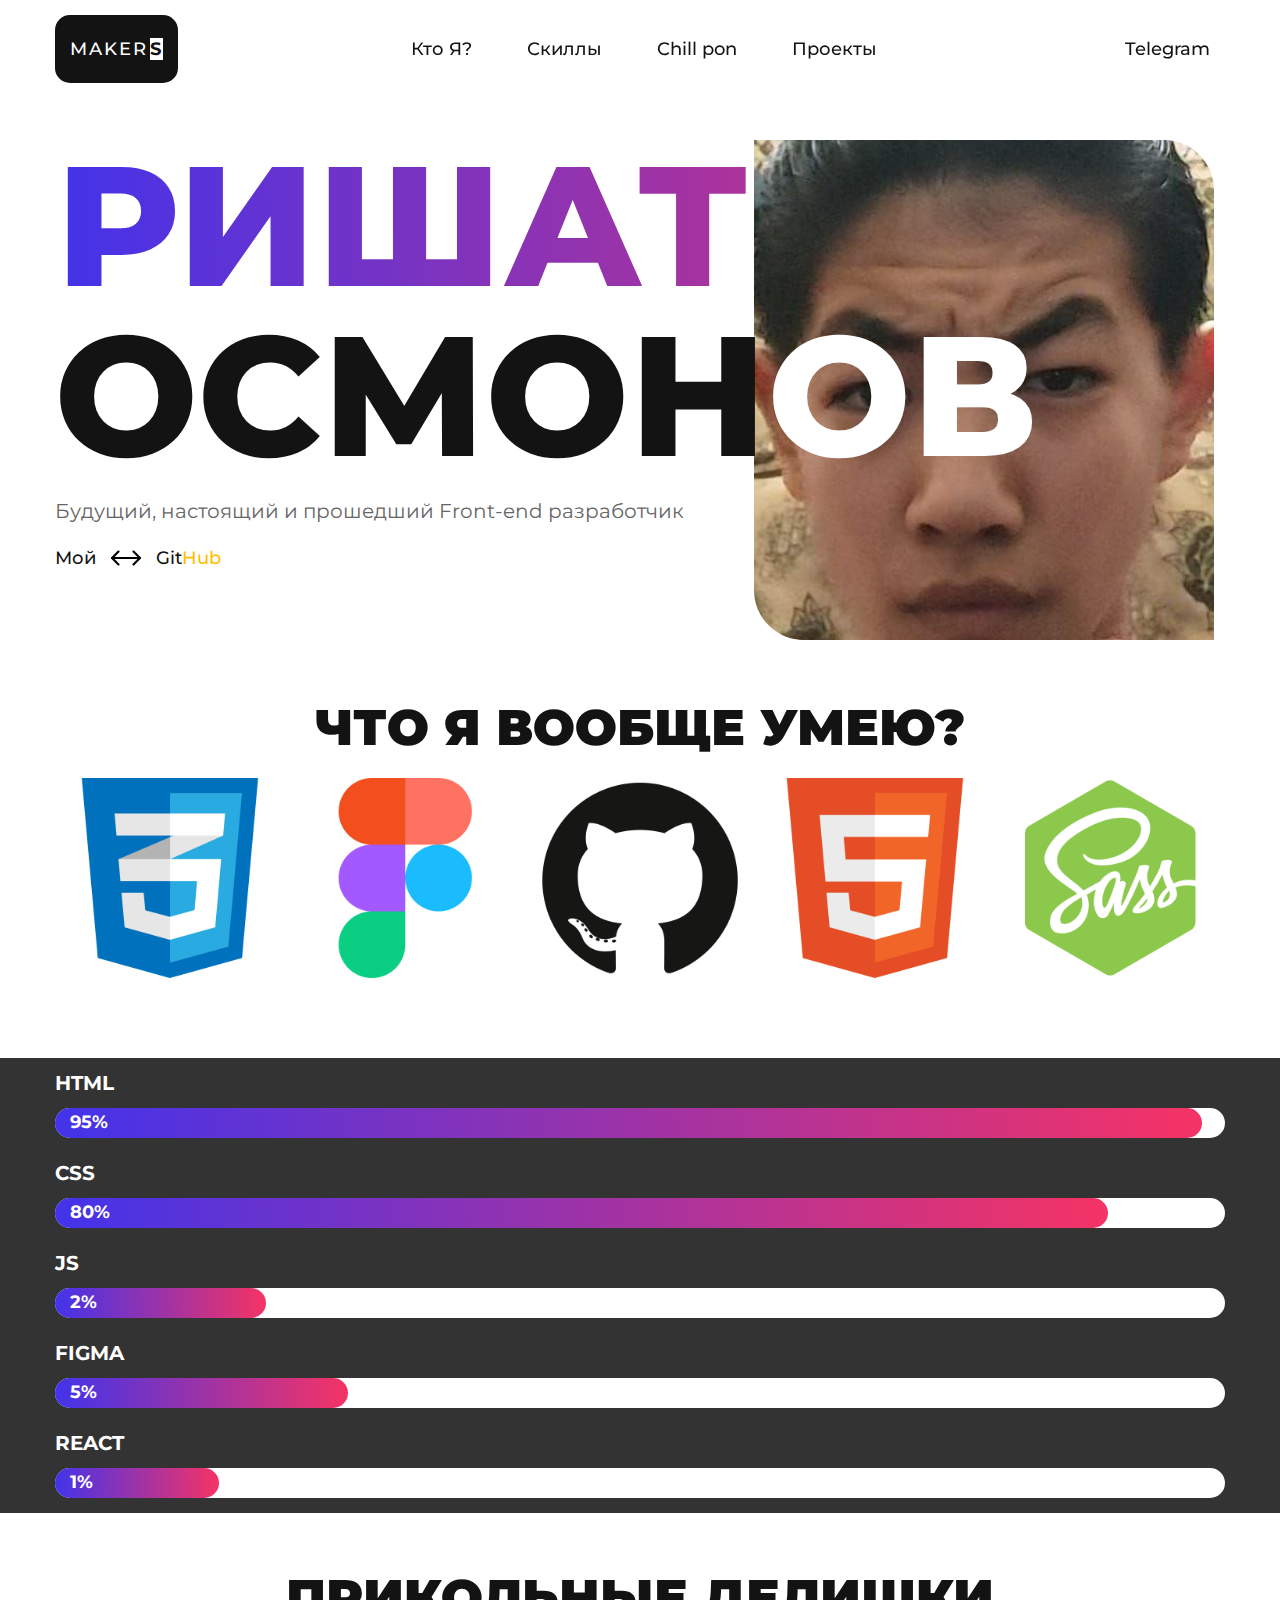
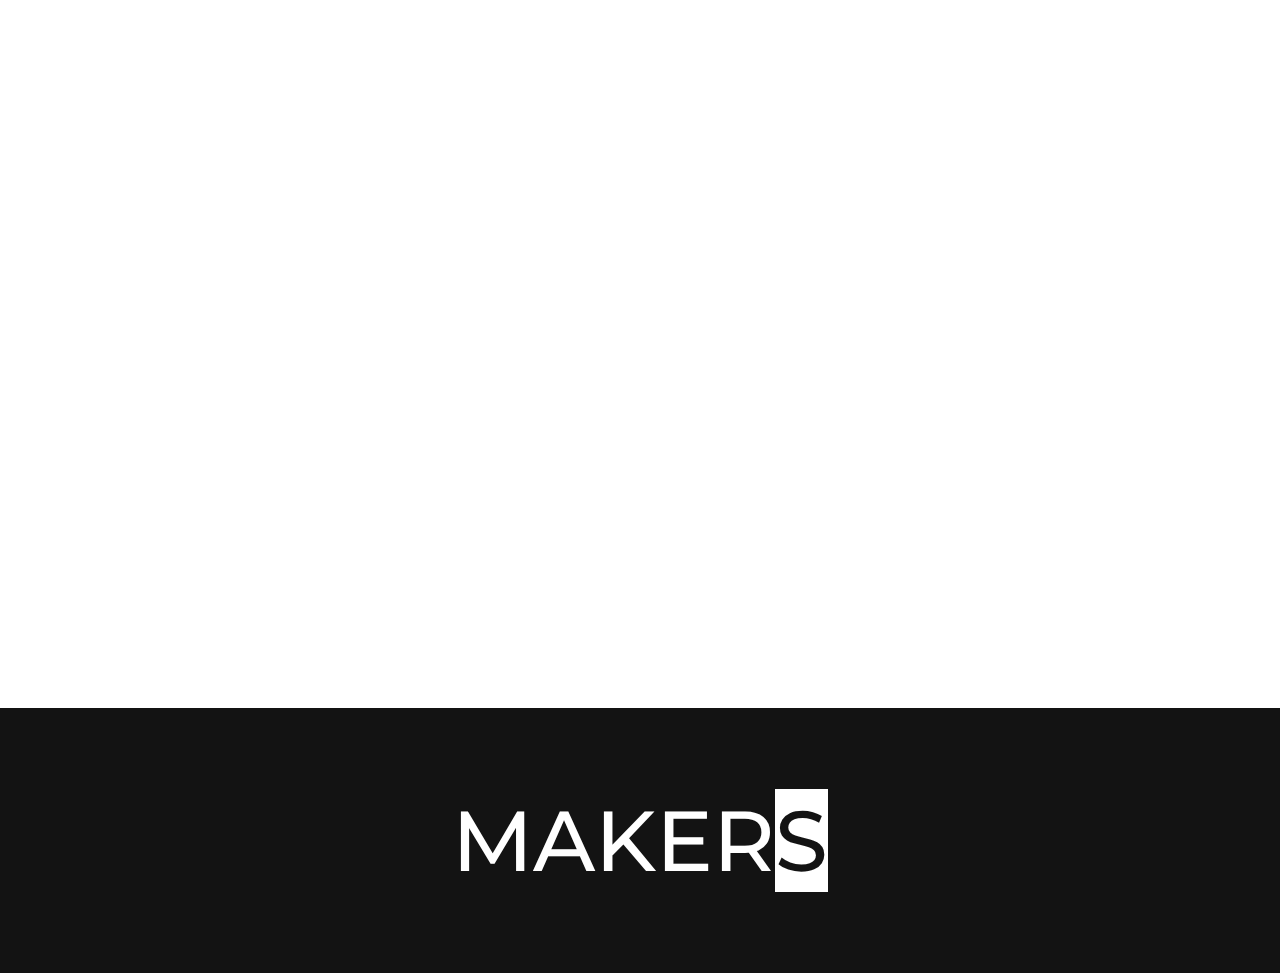
==== index.html @ 6de3884b "finish" ====
<!DOCTYPE html>
<html lang="en">
	<head>
		<meta charset="UTF-8">
		<meta name="viewport" content="width=device-width, initial-scale=1.0">
		<link rel="stylesheet" href="./css/style.css">
		<link href="https://unpkg.com/aos@2.3.1/dist/aos.css" rel="stylesheet">
		<title>Resume</title>
	</head>
	<body>
		<div class="wrapper">
			<header class="header">
				<div class="header__container">
					<a href="https://makers.kg/" target="_blank" class="header__logo" data-aos="fade-right">maker<span>s</span></a>
					<div class="header__menu menu" data-aos="fade-down">
						<button type="button" class="menu__icon icon-menu"><span></span></button>
						<nav class="menu__body">
							<ul class="menu__list">
								<li class="menu__item"><a data-goto=".who" href="#" class="menu__link">Кто Я?</a></li>
								<li class="menu__item"><a data-goto=".skills" href="#" class="menu__link">Скиллы</a></li>
								<li class="menu__item"><a data-goto=".chill" href="#" class="menu__link">Chill pon</a></li>
								<li class="menu__item"><a href="works.html" class="menu__link">Проекты</a></li>
							</ul>
						</nav>
					</div>
					<div class="header__contact" data-aos="fade-left">
						<a href="https://t.me/rishat_fls" target="_blank" class="header__link">Telegram</a>
					</div>
				</div>
			</header>
			<main class="main">
				<div class="who">
					<div class="who__container">
						<div class="who__column">
							<div class="who__title">
								<p>Ришат</p>
								<p>Осмон<span>ов</span></p>
							</div>
							<div class="who__sub-title">Будущий, настоящий и прошедший Front-end разработчик</div>
							<a href="https://github.com/Rishat2000?tab=repositories" class="who__git"><p>Мой</p> <img src="./img/arrow.svg" alt> <p>Git<span>Hub</span></p></a>
						</div>
					</div>
				</div>
				<div class="skills">
					<div class="skills__container">
						<div class="skills__title">Что я вообще умею?</div>
						<div class="skills__row">
							<div class="skills__column">
								<div class="skills__image-ibg"><img src="./img/icons/css.png" alt></div>
							</div>
							<div class="skills__column">
								<div class="skills__image-ibg"><img src="./img/icons/figma.png" alt></div>
							</div>
							<div class="skills__column">
								<div class="skills__image-ibg"><img src="./img/icons/git.png" alt></div>
							</div>
							<div class="skills__column">
								<div class="skills__image-ibg"><img src="./img/icons/html.png" alt></div>
							</div>
							<div class="skills__column">
								<div class="skills__image-ibg"><img src="./img/icons/sass.png" alt></div>
							</div>
						</div>
					</div>
				</div>
				<div class="skills-range">
					<div class="skills-range__container">
						<div class="skills-range__row">
							<div class="skills-range__column">
								<div class="skills-range__title">HTML</div>
								<div class="skills-range__line">95%</div>
							</div>
							<div class="skills-range__column">
								<div class="skills-range__title">CSS</div>
								<div class="skills-range__line">80%</div>
							</div>
							<div class="skills-range__column">
								<div class="skills-range__title">JS</div>
								<div class="skills-range__line">2%</div>
							</div>
							<div class="skills-range__column">
								<div class="skills-range__title">FIGMA</div>
								<div class="skills-range__line">5%</div>
							</div>
							<div class="skills-range__column">
								<div class="skills-range__title">REACT</div>
								<div class="skills-range__line">1%</div>
							</div>
						</div>
					</div>
				</div>
				<div class="chill">
					<div class="chill__container">
						<div class="chill__title skills__title">Прикольные делишки</div>
						<div class="chill__row">
							<div class="chill__column" data-aos="fade-right">
								<div class="chill__text">Люблю плавать в холодном Иссык-Куле</div>
								<div class="chill__image-ibg"><img src="./img/ik.jpg" alt></div>
							</div>
							<div class="chill__column" data-aos="fade-left">
								<div class="chill__text">Люблю бить шары :D</div>
								<div class="chill__image-ibg"><img src="./img/bil.jpg" alt></div>
							</div>
							<div class="chill__column" data-aos="fade-right">
								<div class="chill__text">Люблю музыку</div>
								<div class="chill__image-ibg"><img src="./img/mu.jpg" alt></div>
							</div>
							<div class="chill__column" data-aos="fade-left">
								<div class="chill__text">Люблю плавать с рыбками</div>
								<div class="chill__image-ibg"><img src="./img/fish.jpg" alt></div>
							</div>
							<div class="chill__column" data-aos="fade-right">
								<div class="chill__text">Люблю монтировать</div>
								<video controls class="chill__video">
									<source src="./img/veg.mp4">
								</video>
							</div>
						</div>
					</div>
				</div>
			</main>
			<footer class="footer">
				<div class="footer__container">
					<div class="footer__logo">MAKER<span>S</span></div>
				</div>
			</footer>
		</div>
		<script src="./js/script.js"></script>
		<script src="https://unpkg.com/aos@2.3.1/dist/aos.js"></script>
		<script>
  			AOS.init();
		</script>
	</body>
</html>
---- css/style.css ----
@import url("https://fonts.googleapis.com/css?family=Montserrat:regular,500,600,700,800,900&display=swap");
* {
  padding: 0px;
  margin: 0px;
  border: 0px;
}

*,
*:before,
*:after {
  -webkit-box-sizing: border-box;
          box-sizing: border-box;
}

:focus,
:active {
  outline: none;
}

a:focus,
a:active {
  outline: none;
}

html,
body {
  height: 100%;
  min-width: 320px;
}

body {
  color: #131313;
  line-height: 1;
  font-weight: 500;
  font-family: "Montserrat";
  font-size: 1.125rem;
  text-rendering: optimizeLegibility;
  -ms-text-size-adjust: 100%;
  -moz-text-size-adjust: 100%;
  -webkit-text-size-adjust: 100%;
  -webkit-font-smoothing: antialiased;
  -moz-osx-font-smoothing: grayscale;
}

input,
button,
textarea {
  font-family: "Montserrat";
  font-size: inherit;
  line-height: inherit;
}

button {
  cursor: pointer;
  color: inherit;
  background-color: transparent;
}

a {
  color: inherit;
  text-decoration: none;
}

ul li {
  list-style: none;
}

img {
  vertical-align: top;
}

h1,
h2,
h3,
h4,
h5,
h6 {
  font-weight: inherit;
  font-size: inherit;
}

[class*=-ibg] {
  position: relative;
}
[class*=-ibg] img {
  position: absolute;
  width: 100%;
  height: 100%;
  top: 0;
  left: 0;
  -o-object-fit: cover;
     object-fit: cover;
}

.wrapper {
  min-height: 100%;
  display: -webkit-box;
  display: -ms-flexbox;
  display: flex;
  -webkit-box-orient: vertical;
  -webkit-box-direction: normal;
      -ms-flex-direction: column;
          flex-direction: column;
  overflow: hidden;
}
@supports (overflow: clip) {
  .wrapper {
    overflow: clip;
  }
}
.wrapper > main {
  -webkit-box-flex: 1;
      -ms-flex: 1 1 auto;
          flex: 1 1 auto;
}
.wrapper > * {
  min-width: 0;
}

[class*=__container] {
  max-width: 75rem;
  margin: 0 auto;
  padding: 0 0.9375rem;
}

.header {
  position: fixed;
  top: 0;
  left: 0;
  width: 100%;
  padding: 0.9375rem 0;
  -webkit-animation: headerShow 1s linear;
          animation: headerShow 1s linear;
  z-index: 2;
  background-color: #fff;
}
.header__container {
  display: -webkit-box;
  display: -ms-flexbox;
  display: flex;
  -webkit-box-pack: justify;
      -ms-flex-pack: justify;
          justify-content: space-between;
  -webkit-box-align: center;
      -ms-flex-align: center;
          align-items: center;
}
.header__logo {
  padding: 1.5625rem 0.9375rem;
  background-color: #131313;
  color: #fff;
  border-radius: 0.9375rem;
  letter-spacing: 2px;
  text-transform: uppercase;
  -webkit-transition: all 0.3s;
  transition: all 0.3s;
}
.header__logo span {
  background-color: #fff;
  color: #131313;
  text-align: center;
  font-weight: 700;
  margin-left: 0.125rem;
}
@media (any-hover: hover) {
  .header__logo:hover {
    background-color: #333;
  }
}
.header__link {
  -webkit-transition: all 0.3s;
  transition: all 0.3s;
  padding: 1.5625rem 0.9375rem;
  border-radius: 0.9375rem;
}
@media (any-hover: hover) {
  .header__link:hover {
    color: #fff;
    background-color: rgb(90, 125, 188);
  }
}
@media (max-width: 22.5em) {
  .header__link {
    background-color: rgb(90, 125, 188);
    color: #fff;
  }
}
@media (max-width: 22.5em) and (any-hover: hover) {
  .header__link:hover {
    color: #fff;
    background-color: rgb(90, 125, 188);
  }
}

.menu__list {
  display: -webkit-box;
  display: -ms-flexbox;
  display: flex;
}
@media (min-width: 75em) {
  .menu__list {
    -webkit-column-gap: 3.4375rem;
       -moz-column-gap: 3.4375rem;
            column-gap: 3.4375rem;
  }
}
@media (min-width: 20em) and (max-width: 75em) {
  @supports ((-moz-column-gap: clamp( 0.9375rem , 0.0284090909rem  +  4.5454545455vw , 3.4375rem )) or (column-gap: clamp( 0.9375rem , 0.0284090909rem  +  4.5454545455vw , 3.4375rem ))) {
    .menu__list {
      -webkit-column-gap: clamp( 0.9375rem , 0.0284090909rem  +  4.5454545455vw , 3.4375rem );
         -moz-column-gap: clamp( 0.9375rem , 0.0284090909rem  +  4.5454545455vw , 3.4375rem );
              column-gap: clamp( 0.9375rem , 0.0284090909rem  +  4.5454545455vw , 3.4375rem );
    }
  }
  @supports not ((-moz-column-gap: clamp( 0.9375rem , 0.0284090909rem  +  4.5454545455vw , 3.4375rem )) or (column-gap: clamp( 0.9375rem , 0.0284090909rem  +  4.5454545455vw , 3.4375rem ))) {
    .menu__list {
      -webkit-column-gap: calc(0.9375rem + 2.5 * (100vw - 20rem) / 55);
         -moz-column-gap: calc(0.9375rem + 2.5 * (100vw - 20rem) / 55);
              column-gap: calc(0.9375rem + 2.5 * (100vw - 20rem) / 55);
    }
  }
}
@media (max-width: 20em) {
  .menu__list {
    -webkit-column-gap: 0.9375rem;
       -moz-column-gap: 0.9375rem;
            column-gap: 0.9375rem;
  }
}
.menu__item {
  position: relative;
}
.menu__item::before {
  content: "";
  position: absolute;
  width: calc(100% - 1.25rem);
  height: 3px;
  bottom: -0.625rem;
  left: 0.625rem;
  visibility: hidden;
  background-color: #131313;
}
@media (any-hover: hover) {
  .menu__item:hover::before {
    visibility: visible;
  }
}
.menu__icon {
  display: none;
}

@media (min-width: 651px) {
  .menu__list {
    display: -webkit-box;
    display: -ms-flexbox;
    display: flex;
    -webkit-box-align: center;
        -ms-flex-align: center;
            align-items: center;
  }
  .menu__sub-list {
    -webkit-transform: translate(0px, 10%);
            transform: translate(0px, 10%);
    opacity: 0;
    visibility: hidden;
    pointer-events: none;
    -webkit-transition: all 0.3s ease 0s;
    transition: all 0.3s ease 0s;
  }
}
@media (max-width: 650px) {
  .menu__icon {
    z-index: 5;
    display: block;
    position: relative;
    width: 30px;
    height: 18px;
    cursor: pointer;
  }
  .menu__icon span,
  .menu__icon::before,
  .menu__icon::after {
    left: 0;
    position: absolute;
    height: 10%;
    width: 100%;
    -webkit-transition: all 0.3s ease 0s;
    transition: all 0.3s ease 0s;
    background-color: #131313;
  }
  .menu__icon::before,
  .menu__icon::after {
    content: "";
  }
  .menu__icon::before {
    top: 0;
  }
  .menu__icon::after {
    bottom: 0;
  }
  .menu__icon span {
    top: 50%;
    -webkit-transform: scale(1) translate(0px, -50%);
            transform: scale(1) translate(0px, -50%);
  }
  .menu__icon._active span {
    -webkit-transform: scale(0) translate(0px, -50%);
            transform: scale(0) translate(0px, -50%);
  }
  .menu__icon._active::before {
    top: 50%;
    -webkit-transform: rotate(-45deg) translate(0px, -50%);
            transform: rotate(-45deg) translate(0px, -50%);
  }
  .menu__icon._active::after {
    bottom: 50%;
    -webkit-transform: rotate(45deg) translate(0px, 50%);
            transform: rotate(45deg) translate(0px, 50%);
  }
  .menu__body {
    position: fixed;
    top: 0;
    left: -100%;
    width: 100%;
    height: 100%;
    background-color: rgba(234, 234, 234, 0.941);
    padding: 100px 30px 30px 30px;
    -webkit-transition: left 0.3s ease 0s;
    transition: left 0.3s ease 0s;
    overflow: auto;
    z-index: 2;
  }
  .menu__body._active {
    left: 0;
  }
  .menu__list {
    -webkit-box-orient: vertical;
    -webkit-box-direction: normal;
        -ms-flex-direction: column;
            flex-direction: column;
  }
  .menu__list > li {
    -ms-flex-wrap: wrap;
        flex-wrap: wrap;
    margin: 0px 0px 30px 0px;
  }
  .menu__list > li:last-child {
    margin-bottom: 0;
  }
  .menu__list > li._active .menu__sub-list {
    display: block;
  }
  .menu__link {
    font-size: 34px;
    font-weight: 700;
  }
  .menu__sub-list {
    position: relative;
    background-color: #fff;
    -webkit-box-flex: 1;
        -ms-flex: 1 1 100%;
            flex: 1 1 100%;
    margin: 20px 0px 0px 0px;
    display: none;
  }
  .menu__sub-link {
    font-size: 20px;
    color: #000;
  }
}
.who {
  margin-top: 5rem;
}
@media (min-width: 75em) {
  .who {
    padding-top: 3.125rem;
  }
}
@media (min-width: 20em) and (max-width: 75em) {
  @supports (padding-top: clamp( 1.875rem , 1.4204545455rem  +  2.2727272727vw , 3.125rem )) {
    .who {
      padding-top: clamp( 1.875rem , 1.4204545455rem  +  2.2727272727vw , 3.125rem );
    }
  }
  @supports not (padding-top: clamp( 1.875rem , 1.4204545455rem  +  2.2727272727vw , 3.125rem )) {
    .who {
      padding-top: calc(1.875rem + 1.25 * (100vw - 20rem) / 55);
    }
  }
}
@media (max-width: 20em) {
  .who {
    padding-top: 1.875rem;
  }
}
@media (min-width: 75em) {
  .who {
    padding-bottom: 3.125rem;
  }
}
@media (min-width: 20em) and (max-width: 75em) {
  @supports (padding-bottom: clamp( 1.875rem , 1.4204545455rem  +  2.2727272727vw , 3.125rem )) {
    .who {
      padding-bottom: clamp( 1.875rem , 1.4204545455rem  +  2.2727272727vw , 3.125rem );
    }
  }
  @supports not (padding-bottom: clamp( 1.875rem , 1.4204545455rem  +  2.2727272727vw , 3.125rem )) {
    .who {
      padding-bottom: calc(1.875rem + 1.25 * (100vw - 20rem) / 55);
    }
  }
}
@media (max-width: 20em) {
  .who {
    padding-bottom: 1.875rem;
  }
}
.who__column {
  position: relative;
}
.who__column::before {
  content: "";
  position: absolute;
  width: 28.75rem;
  height: 31.25rem;
  top: 0;
  right: 0.6875rem;
  border-radius: 0 50px;
  z-index: -1;
  background: url("/img/main-image.jpg") center/cover no-repeat;
}
@media (max-width: 74.375em) {
  .who__column::before {
    display: none;
  }
}
.who__title {
  margin-top: 0.625rem;
  font-size: 10.625rem;
  font-weight: 800;
  line-height: 100%;
  text-transform: uppercase;
  margin-bottom: 0.9375rem;
}
@media (min-width: 75em) {
  .who__title {
    font-size: 10.625rem;
  }
}
@media (min-width: 20em) and (max-width: 75em) {
  @supports (font-size: clamp( 3.125rem , 0.3977272727rem  +  13.6363636364vw , 10.625rem )) {
    .who__title {
      font-size: clamp( 3.125rem , 0.3977272727rem  +  13.6363636364vw , 10.625rem );
    }
  }
  @supports not (font-size: clamp( 3.125rem , 0.3977272727rem  +  13.6363636364vw , 10.625rem )) {
    .who__title {
      font-size: calc(3.125rem + 7.5 * (100vw - 20rem) / 55);
    }
  }
}
@media (max-width: 20em) {
  .who__title {
    font-size: 3.125rem;
  }
}
.who__title p:first-child {
  background: linear-gradient(269deg, #f43366 0.72%, #3c33ef 103.58%);
  -webkit-background-clip: text;
  -webkit-text-fill-color: transparent;
  color: #f43366;
}
.who__title span {
  color: #fff;
}
@media (max-width: 74.375em) {
  .who__title span {
    color: #131313;
  }
}
.who__sub-title {
  color: #666;
  font-weight: 400;
  line-height: 33px;
  margin-bottom: 0.9375rem;
}
@media (min-width: 75em) {
  .who__sub-title {
    font-size: 1.25rem;
  }
}
@media (min-width: 20em) and (max-width: 75em) {
  @supports (font-size: clamp( 1.125rem , 1.0795454545rem  +  0.2272727273vw , 1.25rem )) {
    .who__sub-title {
      font-size: clamp( 1.125rem , 1.0795454545rem  +  0.2272727273vw , 1.25rem );
    }
  }
  @supports not (font-size: clamp( 1.125rem , 1.0795454545rem  +  0.2272727273vw , 1.25rem )) {
    .who__sub-title {
      font-size: calc(1.125rem + 0.125 * (100vw - 20rem) / 55);
    }
  }
}
@media (max-width: 20em) {
  .who__sub-title {
    font-size: 1.125rem;
  }
}
.who__git {
  display: -webkit-box;
  display: -ms-flexbox;
  display: flex;
  -webkit-box-align: center;
      -ms-flex-align: center;
          align-items: center;
  -webkit-column-gap: 0.9375rem;
     -moz-column-gap: 0.9375rem;
          column-gap: 0.9375rem;
}
.who__git img {
  -webkit-transform: rotate(-90deg);
          transform: rotate(-90deg);
  width: 1.875rem;
  height: 1.875rem;
}
.who__git span {
  color: rgb(255, 191, 0);
}

@media (min-width: 75em) {
  .skills {
    padding-top: 5rem;
  }
}
@media (min-width: 20em) and (max-width: 75em) {
  @supports (padding-top: clamp( 1.25rem , -0.1136363636rem  +  6.8181818182vw , 5rem )) {
    .skills {
      padding-top: clamp( 1.25rem , -0.1136363636rem  +  6.8181818182vw , 5rem );
    }
  }
  @supports not (padding-top: clamp( 1.25rem , -0.1136363636rem  +  6.8181818182vw , 5rem )) {
    .skills {
      padding-top: calc(1.25rem + 3.75 * (100vw - 20rem) / 55);
    }
  }
}
@media (max-width: 20em) {
  .skills {
    padding-top: 1.25rem;
  }
}
@media (min-width: 75em) {
  .skills {
    padding-bottom: 5rem;
  }
}
@media (min-width: 20em) and (max-width: 75em) {
  @supports (padding-bottom: clamp( 1.25rem , -0.1136363636rem  +  6.8181818182vw , 5rem )) {
    .skills {
      padding-bottom: clamp( 1.25rem , -0.1136363636rem  +  6.8181818182vw , 5rem );
    }
  }
  @supports not (padding-bottom: clamp( 1.25rem , -0.1136363636rem  +  6.8181818182vw , 5rem )) {
    .skills {
      padding-bottom: calc(1.25rem + 3.75 * (100vw - 20rem) / 55);
    }
  }
}
@media (max-width: 20em) {
  .skills {
    padding-bottom: 1.25rem;
  }
}
.skills__title {
  font-weight: 900;
  text-transform: uppercase;
  text-align: center;
  margin-bottom: 1.5625rem;
}
@media (min-width: 75em) {
  .skills__title {
    font-size: 3.125rem;
  }
}
@media (min-width: 20em) and (max-width: 75em) {
  @supports (font-size: clamp( 1.25rem , 0.5681818182rem  +  3.4090909091vw , 3.125rem )) {
    .skills__title {
      font-size: clamp( 1.25rem , 0.5681818182rem  +  3.4090909091vw , 3.125rem );
    }
  }
  @supports not (font-size: clamp( 1.25rem , 0.5681818182rem  +  3.4090909091vw , 3.125rem )) {
    .skills__title {
      font-size: calc(1.25rem + 1.875 * (100vw - 20rem) / 55);
    }
  }
}
@media (max-width: 20em) {
  .skills__title {
    font-size: 1.25rem;
  }
}
.skills__row {
  display: -webkit-box;
  display: -ms-flexbox;
  display: flex;
  -webkit-box-pack: center;
      -ms-flex-pack: center;
          justify-content: center;
  row-gap: 1.5625rem;
  -webkit-column-gap: 2.1875rem;
     -moz-column-gap: 2.1875rem;
          column-gap: 2.1875rem;
  -ms-flex-wrap: wrap;
      flex-wrap: wrap;
}
.skills__image-ibg {
  width: 12.5rem;
  padding-bottom: 12.5rem;
}
.skills__image-ibg img {
  max-width: 100%;
}

.skills-range {
  background-color: #333;
  padding: 0.9375rem 0;
}
.skills-range__row {
  display: -webkit-box;
  display: -ms-flexbox;
  display: flex;
  -webkit-box-orient: vertical;
  -webkit-box-direction: normal;
      -ms-flex-direction: column;
          flex-direction: column;
  -webkit-box-pack: justify;
      -ms-flex-pack: justify;
          justify-content: space-between;
  row-gap: 1.5625rem;
}
.skills-range__column:nth-child(1) .skills-range__line::before {
  content: "";
  width: 98%;
}
.skills-range__column:nth-child(2) .skills-range__line::before {
  content: "";
  width: 90%;
}
.skills-range__column:nth-child(3) .skills-range__line::before {
  content: "";
  width: 18%;
}
.skills-range__column:nth-child(4) .skills-range__line::before {
  content: "";
  width: 25%;
}
.skills-range__column:nth-child(5) .skills-range__line::before {
  content: "";
  width: 14%;
}
.skills-range__title {
  font-size: 1.25rem;
  text-transform: uppercase;
  font-weight: 700;
  margin-bottom: 0.9375rem;
  color: #fff;
}
.skills-range__line {
  width: 100%;
  height: 1.875rem;
  background-color: #fff;
  border-radius: 1.25rem;
  padding: 0.3125rem 0.9375rem;
  position: relative;
  color: #fff;
  font-size: 1.125rem;
  font-weight: 700;
  z-index: 1;
}
.skills-range__line::before {
  content: "";
  position: absolute;
  width: 100%;
  height: 100%;
  top: 0;
  left: 0;
  z-index: -1;
  background: linear-gradient(269deg, #f43366 0.72%, #3c33ef 103.58%);
  border-radius: 1.25rem;
}

.chill {
  padding-top: 3.75rem;
  padding-bottom: 3.75rem;
}
@media (max-width: 65em) and (min-width: 75em) {
  .chill__title {
    margin-bottom: 6.875rem;
  }
}
@media (max-width: 65em) and (min-width: 20em) and (max-width: 75em) {
  @supports (margin-bottom: clamp( 3.125rem , 1.7613636364rem  +  6.8181818182vw , 6.875rem )) {
    .chill__title {
      margin-bottom: clamp( 3.125rem , 1.7613636364rem  +  6.8181818182vw , 6.875rem );
    }
  }
  @supports not (margin-bottom: clamp( 3.125rem , 1.7613636364rem  +  6.8181818182vw , 6.875rem )) {
    .chill__title {
      margin-bottom: calc(3.125rem + 3.75 * (100vw - 20rem) / 55);
    }
  }
}
@media (max-width: 65em) and (max-width: 20em) {
  .chill__title {
    margin-bottom: 3.125rem;
  }
}
.chill__column {
  display: -webkit-box;
  display: -ms-flexbox;
  display: flex;
  -webkit-box-align: center;
      -ms-flex-align: center;
          align-items: center;
  -webkit-column-gap: 0.9375rem;
     -moz-column-gap: 0.9375rem;
          column-gap: 0.9375rem;
  -webkit-box-pack: start;
      -ms-flex-pack: start;
          justify-content: flex-start;
}
.chill__column:not(:last-child) {
  margin-bottom: 1.5625rem;
}
@media (min-width: 65.0625em) {
  .chill__column:nth-child(2), .chill__column:nth-child(4) {
    -webkit-box-orient: horizontal;
    -webkit-box-direction: reverse;
        -ms-flex-direction: row-reverse;
            flex-direction: row-reverse;
  }
}
@media (max-width: 65em) {
  .chill__column {
    -webkit-box-orient: vertical;
    -webkit-box-direction: normal;
        -ms-flex-direction: column;
            flex-direction: column;
    -webkit-box-pack: center;
        -ms-flex-pack: center;
            justify-content: center;
  }
}
.chill__text {
  text-transform: uppercase;
  -webkit-box-flex: 0;
      -ms-flex: 0 1 50%;
          flex: 0 1 50%;
  font-weight: 600;
}
@media (min-width: 75em) {
  .chill__text {
    font-size: 2.8125rem;
  }
}
@media (min-width: 20em) and (max-width: 75em) {
  @supports (font-size: clamp( 1.5625rem , 1.1079545455rem  +  2.2727272727vw , 2.8125rem )) {
    .chill__text {
      font-size: clamp( 1.5625rem , 1.1079545455rem  +  2.2727272727vw , 2.8125rem );
    }
  }
  @supports not (font-size: clamp( 1.5625rem , 1.1079545455rem  +  2.2727272727vw , 2.8125rem )) {
    .chill__text {
      font-size: calc(1.5625rem + 1.25 * (100vw - 20rem) / 55);
    }
  }
}
@media (max-width: 20em) {
  .chill__text {
    font-size: 1.5625rem;
  }
}
@media (min-width: 75em) {
  .chill__text {
    line-height: 3.125rem;
  }
}
@media (min-width: 20em) and (max-width: 75em) {
  @supports (line-height: clamp( 2rem , 1.5909090909rem  +  2.0454545455vw , 3.125rem )) {
    .chill__text {
      line-height: clamp( 2rem , 1.5909090909rem  +  2.0454545455vw , 3.125rem );
    }
  }
  @supports not (line-height: clamp( 2rem , 1.5909090909rem  +  2.0454545455vw , 3.125rem )) {
    .chill__text {
      line-height: calc(2rem + 1.125 * (100vw - 20rem) / 55);
    }
  }
}
@media (max-width: 20em) {
  .chill__text {
    line-height: 2rem;
  }
}
@media (max-width: 65em) {
  .chill__text {
    margin-bottom: 1.5625rem;
    text-align: center;
  }
}
.chill__image-ibg {
  width: 25rem;
  padding-bottom: 25rem;
}
.chill__image-ibg img {
  border-radius: 1.25rem;
}
@media (min-width: 75em) {
  .chill__video {
    width: 31.25rem;
  }
}
@media (min-width: 20em) and (max-width: 75em) {
  @supports (width: clamp( 20rem , 15.9090909091rem  +  20.4545454545vw , 31.25rem )) {
    .chill__video {
      width: clamp( 20rem , 15.9090909091rem  +  20.4545454545vw , 31.25rem );
    }
  }
  @supports not (width: clamp( 20rem , 15.9090909091rem  +  20.4545454545vw , 31.25rem )) {
    .chill__video {
      width: calc(20rem + 11.25 * (100vw - 20rem) / 55);
    }
  }
}
@media (max-width: 20em) {
  .chill__video {
    width: 20rem;
  }
}
@media (min-width: 75em) {
  .chill__video {
    height: 31.25rem;
  }
}
@media (min-width: 20em) and (max-width: 75em) {
  @supports (height: clamp( 20rem , 15.9090909091rem  +  20.4545454545vw , 31.25rem )) {
    .chill__video {
      height: clamp( 20rem , 15.9090909091rem  +  20.4545454545vw , 31.25rem );
    }
  }
  @supports not (height: clamp( 20rem , 15.9090909091rem  +  20.4545454545vw , 31.25rem )) {
    .chill__video {
      height: calc(20rem + 11.25 * (100vw - 20rem) / 55);
    }
  }
}
@media (max-width: 20em) {
  .chill__video {
    height: 20rem;
  }
}

.footer {
  background-color: #131313;
  padding: 5.625rem 0;
}
.footer__logo {
  text-align: center;
  margin: 0 auto;
  color: #fff;
}
@media (min-width: 75em) {
  .footer__logo {
    font-size: 5.3125rem;
  }
}
@media (min-width: 20em) and (max-width: 75em) {
  @supports (font-size: clamp( 2.8125rem , 1.9034090909rem  +  4.5454545455vw , 5.3125rem )) {
    .footer__logo {
      font-size: clamp( 2.8125rem , 1.9034090909rem  +  4.5454545455vw , 5.3125rem );
    }
  }
  @supports not (font-size: clamp( 2.8125rem , 1.9034090909rem  +  4.5454545455vw , 5.3125rem )) {
    .footer__logo {
      font-size: calc(2.8125rem + 2.5 * (100vw - 20rem) / 55);
    }
  }
}
@media (max-width: 20em) {
  .footer__logo {
    font-size: 2.8125rem;
  }
}
.footer__logo span {
  background-color: #fff;
  color: #131313;
}

.works {
  background-color: #cdbebe;
  padding: 3.125rem 0;
  margin: 0 auto;
}
.works__title {
  text-align: center;
  margin-bottom: 2.8125rem;
}
@media (min-width: 75em) {
  .works__title {
    font-size: 3.4375rem;
  }
}
@media (min-width: 20em) and (max-width: 75em) {
  @supports (font-size: clamp( 1.5625rem , 0.8806818182rem  +  3.4090909091vw , 3.4375rem )) {
    .works__title {
      font-size: clamp( 1.5625rem , 0.8806818182rem  +  3.4090909091vw , 3.4375rem );
    }
  }
  @supports not (font-size: clamp( 1.5625rem , 0.8806818182rem  +  3.4090909091vw , 3.4375rem )) {
    .works__title {
      font-size: calc(1.5625rem + 1.875 * (100vw - 20rem) / 55);
    }
  }
}
@media (max-width: 20em) {
  .works__title {
    font-size: 1.5625rem;
  }
}
.works__row {
  display: -webkit-box;
  display: -ms-flexbox;
  display: flex;
  -ms-flex-wrap: wrap;
      flex-wrap: wrap;
  -webkit-box-align: start;
      -ms-flex-align: start;
          align-items: flex-start;
  -webkit-box-pack: center;
      -ms-flex-pack: center;
          justify-content: center;
  row-gap: 2.1875rem;
  -webkit-column-gap: 1.5625rem;
     -moz-column-gap: 1.5625rem;
          column-gap: 1.5625rem;
  height: 100%;
}
.works__column {
  -webkit-box-flex: 0;
      -ms-flex: 0 1 31.25rem;
          flex: 0 1 31.25rem;
  text-align: center;
}
.works__image-ibg {
  margin: 0 auto 1.5625rem auto;
}
@media (min-width: 75em) {
  .works__image-ibg {
    width: 31.25rem;
  }
}
@media (min-width: 20em) and (max-width: 75em) {
  @supports (width: clamp( 15.625rem , 9.9431818182rem  +  28.4090909091vw , 31.25rem )) {
    .works__image-ibg {
      width: clamp( 15.625rem , 9.9431818182rem  +  28.4090909091vw , 31.25rem );
    }
  }
  @supports not (width: clamp( 15.625rem , 9.9431818182rem  +  28.4090909091vw , 31.25rem )) {
    .works__image-ibg {
      width: calc(15.625rem + 15.625 * (100vw - 20rem) / 55);
    }
  }
}
@media (max-width: 20em) {
  .works__image-ibg {
    width: 15.625rem;
  }
}
@media (min-width: 75em) {
  .works__image-ibg {
    padding-bottom: 31.25rem;
  }
}
@media (min-width: 20em) and (max-width: 75em) {
  @supports (padding-bottom: clamp( 15.625rem , 9.9431818182rem  +  28.4090909091vw , 31.25rem )) {
    .works__image-ibg {
      padding-bottom: clamp( 15.625rem , 9.9431818182rem  +  28.4090909091vw , 31.25rem );
    }
  }
  @supports not (padding-bottom: clamp( 15.625rem , 9.9431818182rem  +  28.4090909091vw , 31.25rem )) {
    .works__image-ibg {
      padding-bottom: calc(15.625rem + 15.625 * (100vw - 20rem) / 55);
    }
  }
}
@media (max-width: 20em) {
  .works__image-ibg {
    padding-bottom: 15.625rem;
  }
}
.works__image-ibg img {
  max-width: 100%;
  border-radius: 1.125rem;
}
.works__sub-title {
  font-size: 1.25rem;
  font-weight: 600;
  margin-bottom: 0.9375rem;
}
.works__link {
  color: #333;
  text-decoration: underline;
}
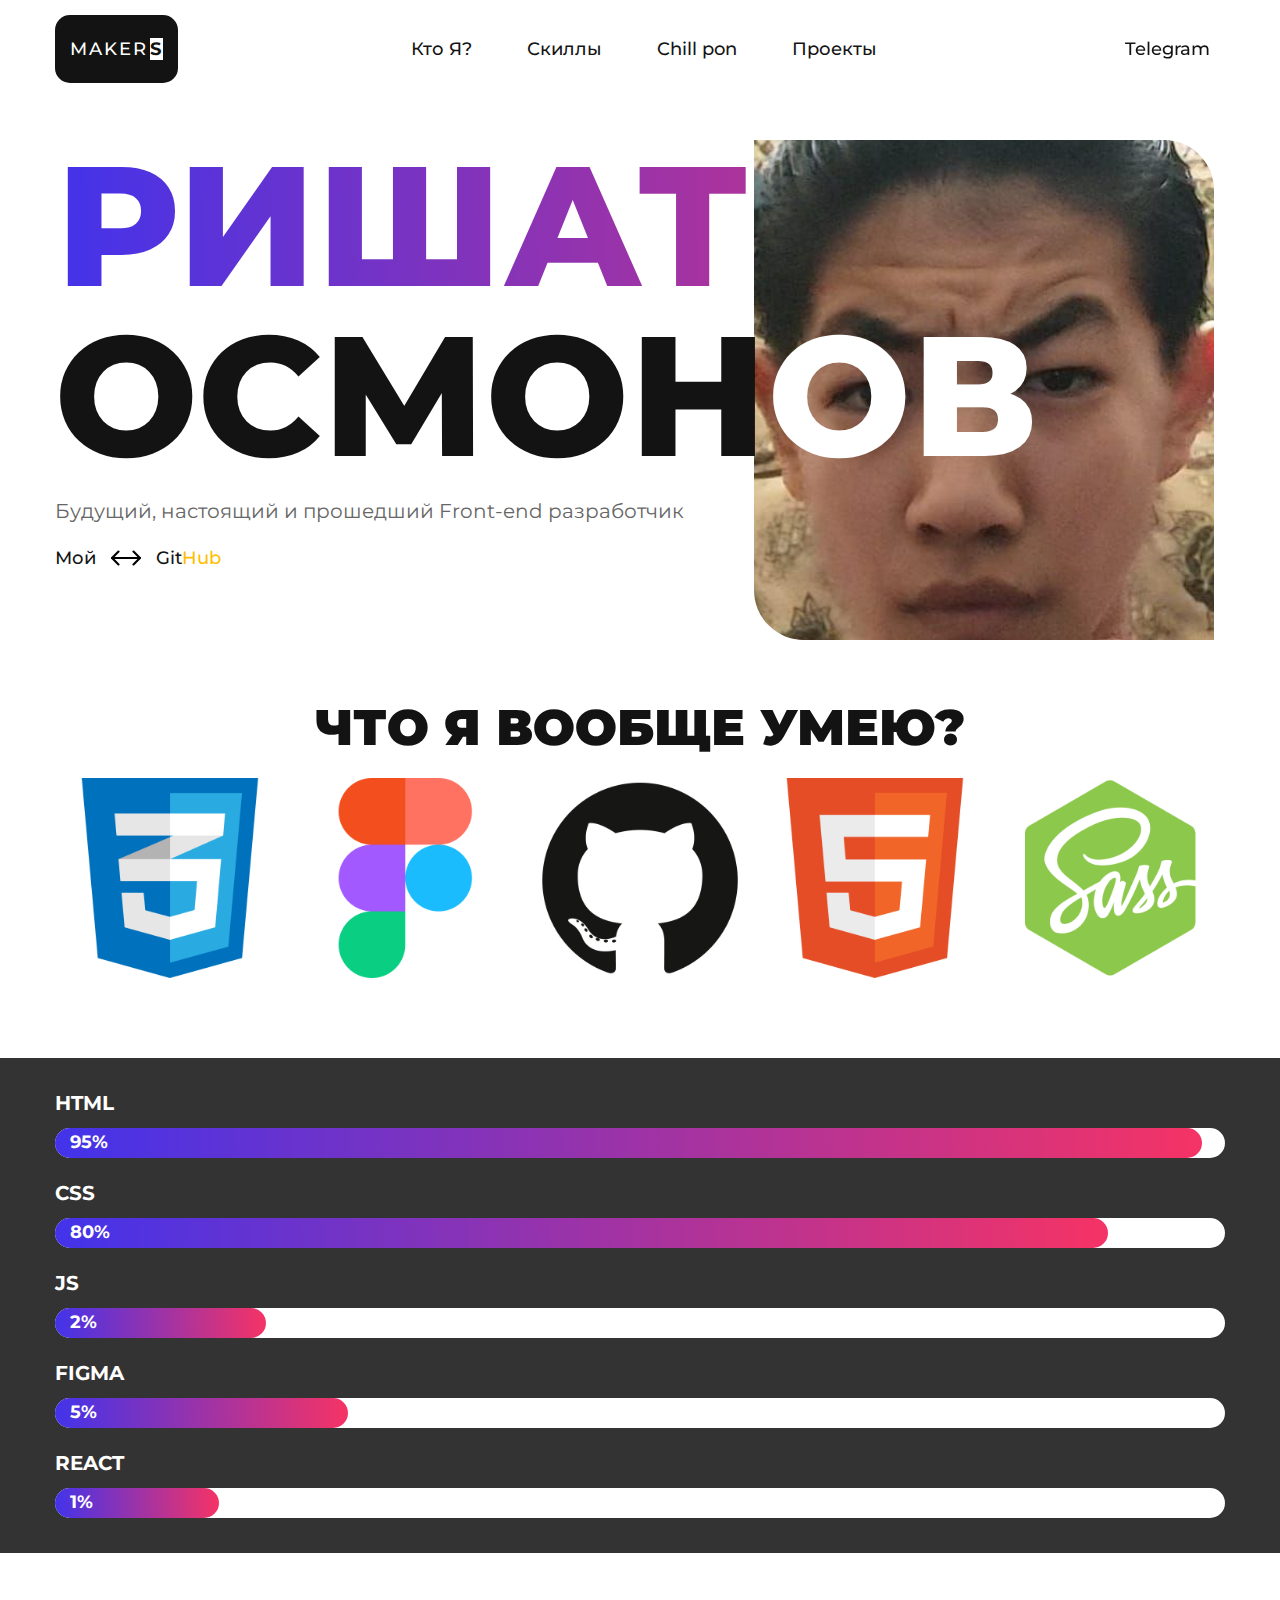
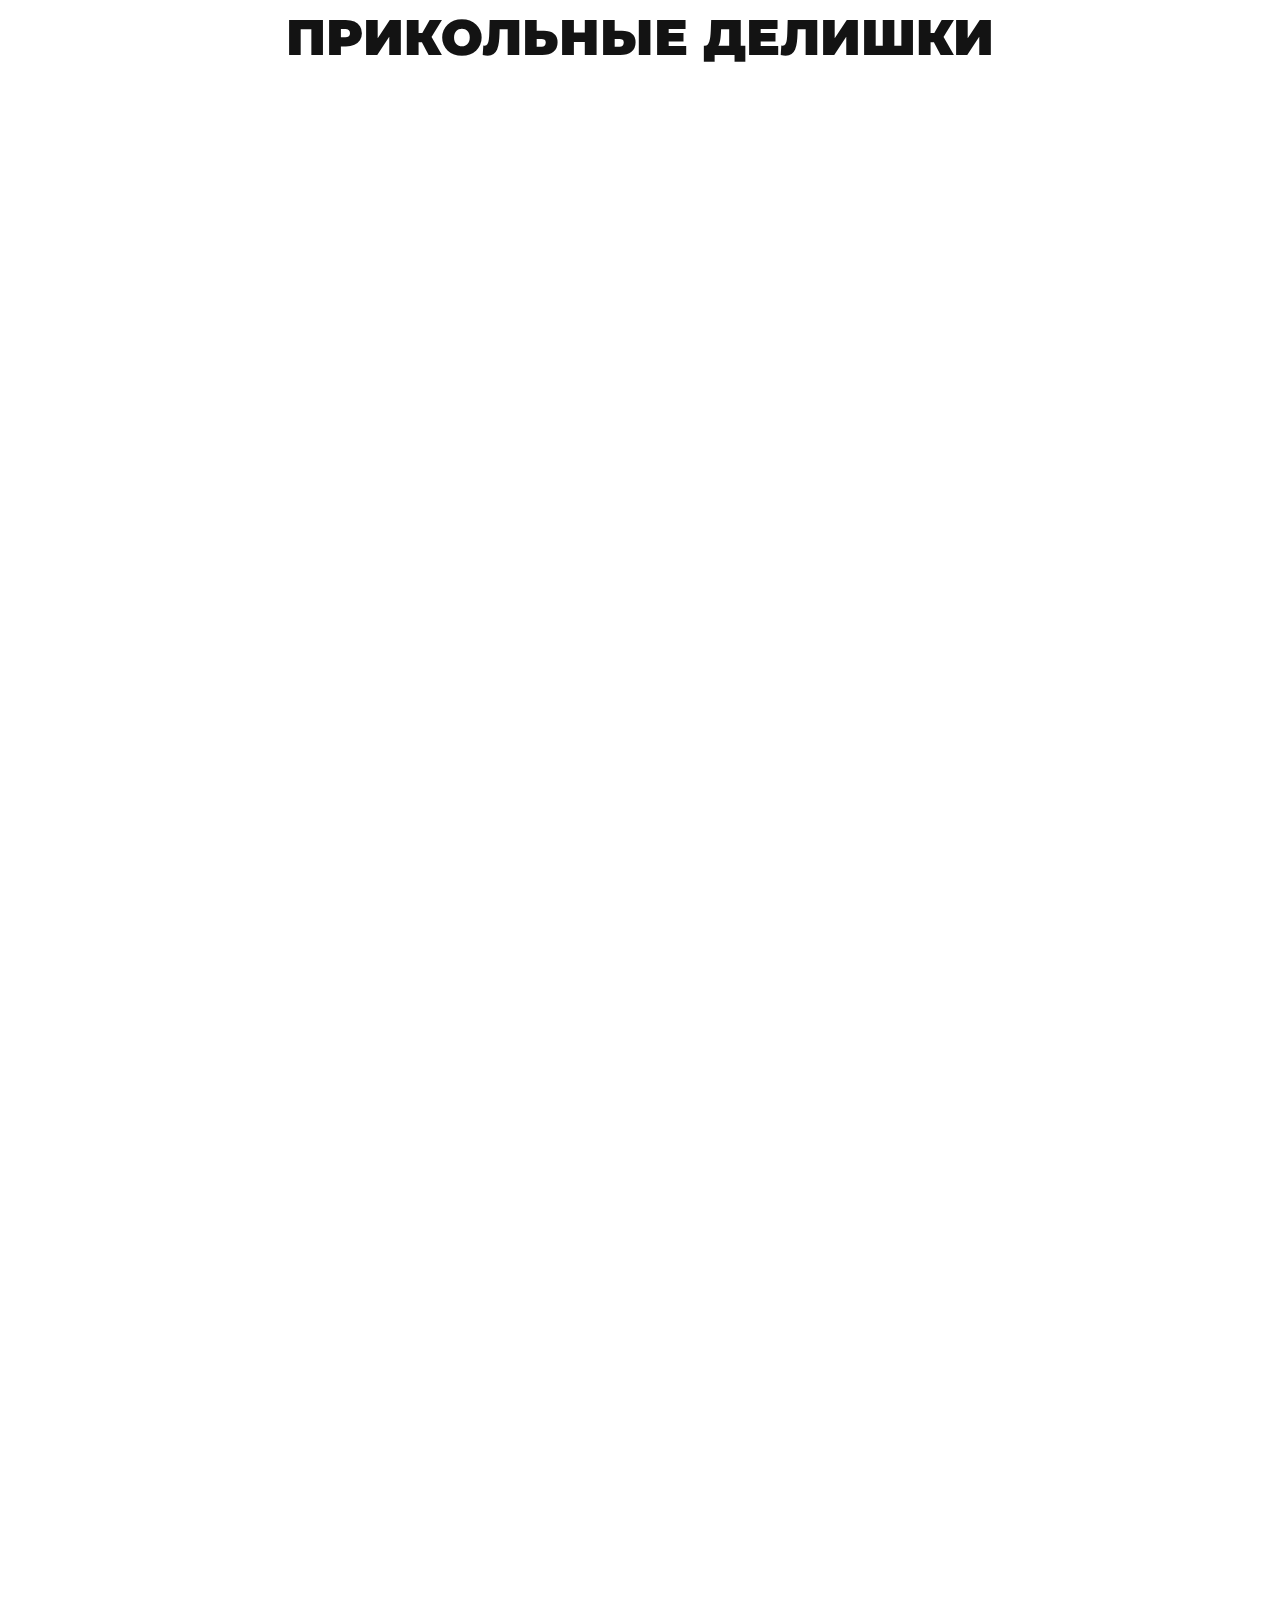
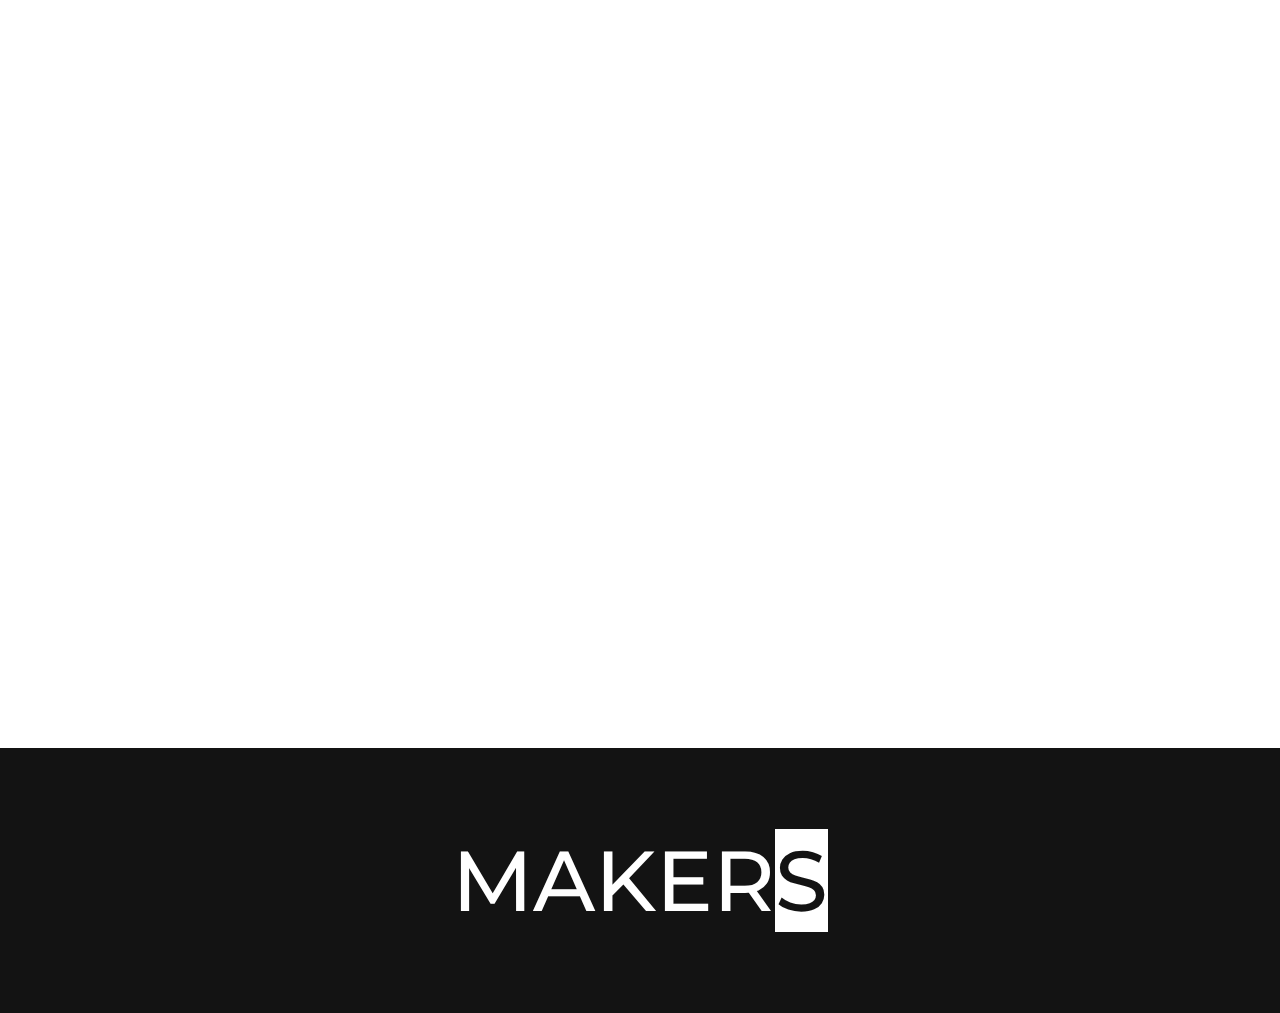
==== commit 0b543bcb: "finish" ====
--- a/index.html
+++ b/index.html
@@ -12,7 +12,7 @@
 			<header class="header">
 				<div class="header__container">
 					<a href="https://makers.kg/" target="_blank" class="header__logo" data-aos="fade-right">maker<span>s</span></a>
-					<div class="header__menu menu" data-aos="fade-down">
+					<div class="header__menu menu">
 						<button type="button" class="menu__icon icon-menu"><span></span></button>
 						<nav class="menu__body">
 							<ul class="menu__list">
--- a/css/style.css
+++ b/css/style.css
@@ -179,13 +179,13 @@
     background-color: rgb(90, 125, 188);
   }
 }
-@media (max-width: 22.5em) {
+@media (max-width: 28.125em) {
   .header__link {
     background-color: rgb(90, 125, 188);
     color: #fff;
   }
 }
-@media (max-width: 22.5em) and (any-hover: hover) {
+@media (max-width: 28.125em) and (any-hover: hover) {
   .header__link:hover {
     color: #fff;
     background-color: rgb(90, 125, 188);
@@ -427,7 +427,7 @@
   right: 0.6875rem;
   border-radius: 0 50px;
   z-index: -1;
-  background: url("/img/main-image.jpg") center/cover no-repeat;
+  background: url("../img/main-image.jpg") center/cover no-repeat;
 }
 @media (max-width: 74.375em) {
   .who__column::before {
@@ -623,7 +623,7 @@
 
 .skills-range {
   background-color: #333;
-  padding: 0.9375rem 0;
+  padding: 2.1875rem 0;
 }
 .skills-range__row {
   display: -webkit-box;
